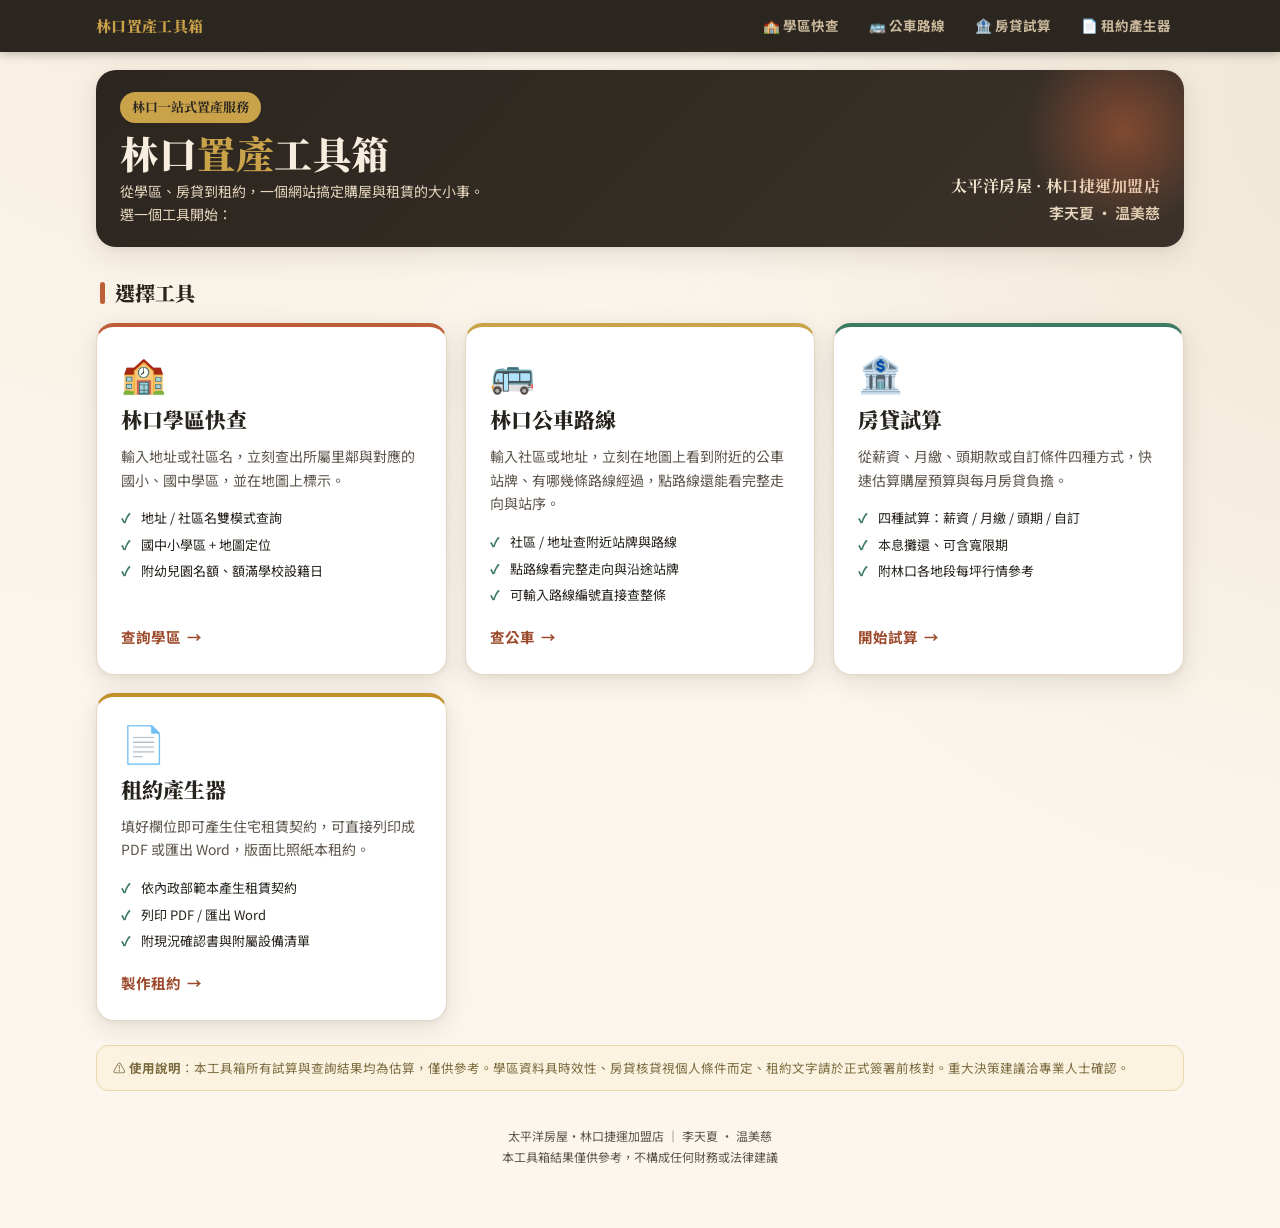
==== index.html @ 03422f3e "房貸頁與導覽列優化 - 全站導覽列各頁加上對應 emoji（🏫學區 🚌公車 🏦房貸 📄租約） - 房貸四個分頁標題加 emoji＋重點色強調關鍵字（薪資/月繳/自訂/頭期款），更好找 - 頭期款試算：" ====
<!DOCTYPE html>
<html lang="zh-Hant">
<head>
<meta charset="UTF-8">
<meta name="viewport" content="width=device-width, initial-scale=1.0">
<title>林口置產工具箱 — 一站式置產服務</title>
<link rel="preconnect" href="https://fonts.googleapis.com">
<link rel="preconnect" href="https://fonts.gstatic.com" crossorigin>
<link href="https://fonts.googleapis.com/css2?family=Noto+Sans+TC:wght@400;500;700;900&family=Noto+Serif+TC:wght@600;700;900&display=swap" rel="stylesheet">
<link rel="stylesheet" href="style.css">
<style>
  /* 工具集首頁 — 工具卡片牆（沿用全站設計系統，僅補排版） */
  .tools-intro{font-size:14px;color:var(--ink-soft);margin:0 4px 4px;max-width:54ch}

  .tools-grid{display:grid;grid-template-columns:repeat(auto-fit,minmax(270px,1fr));gap:18px;margin-top:6px}

  /* 整張卡可點：用 <a> 包整張，hover 上浮 */
  .tool-card{display:flex;flex-direction:column;padding:26px 24px;text-decoration:none;color:inherit;
    border-top:4px solid var(--clay);transition:transform .18s, box-shadow .18s}
  .tool-card:hover{transform:translateY(-4px);box-shadow:0 14px 36px rgba(60,44,28,.16)}

  /* 三個工具各自的頂條色，呼應全站色系 */
  .tool-card.t-school{border-top-color:var(--clay)}
  .tool-card.t-bus{border-top-color:var(--gold)}
  .tool-card.t-loan{border-top-color:var(--teal)}
  .tool-card.t-rent{border-top-color:var(--amber)}

  .tool-card .tc-icon{font-size:36px;line-height:1;margin-bottom:14px}
  .tool-card h3{font-family:var(--serif);font-weight:900;font-size:21px;color:var(--ink);margin-bottom:8px}
  .tool-card .tc-desc{font-size:14px;color:var(--ink-soft);line-height:1.7;margin-bottom:16px}

  .tool-card ul{list-style:none;margin:0 0 20px;display:flex;flex-direction:column;gap:7px}
  .tool-card li{font-size:13px;color:var(--ink);padding-left:20px;position:relative;line-height:1.5}
  .tool-card li::before{content:"✓";position:absolute;left:0;top:0;color:var(--teal);font-weight:900}

  .tool-card .tc-go{margin-top:auto;font-weight:700;font-size:14.5px;color:var(--clay-d);
    display:inline-flex;align-items:center;gap:6px}
  .tool-card .tc-go .arr{transition:transform .18s}
  .tool-card:hover .tc-go .arr{transform:translateX(4px)}
</style>
</head>
<body>

<!-- 全站導覽列 -->
<nav class="site-nav">
  <div class="nav-inner">
    <a href="./" class="nav-logo">林口置產工具箱</a>
    <div class="nav-links">
      <a href="school/">🏫 學區快查</a>
      <a href="bus/">🚌 公車路線</a>
      <a href="mortgage/">🏦 房貸試算</a>
      <a href="rent/">📄 租約產生器</a>
    </div>
  </div>
</nav>

<div class="wrap">

  <header class="hero">
    <div>
      <span class="badge">林口一站式置產服務</span>
      <h1>林口<span class="mk">置產</span>工具箱</h1>
      <p>從學區、房貸到租約，一個網站搞定購屋與租賃的大小事。選一個工具開始：</p>
    </div>
    <div class="yr">
      <span class="yr-biz">太平洋房屋 · 林口捷運加盟店</span><span class="yr-nm">李天夏 · 温美慈</span>
    </div>
  </header>

  <div class="sec-title"><span class="bar"></span>選擇工具</div>

  <div class="tools-grid">

    <!-- 學區快查 -->
    <a class="panel tool-card t-school" href="school/">
      <div class="tc-icon">🏫</div>
      <h3>林口學區快查</h3>
      <div class="tc-desc">輸入地址或社區名，立刻查出所屬里鄰與對應的國小、國中學區，並在地圖上標示。</div>
      <ul>
        <li>地址 / 社區名雙模式查詢</li>
        <li>國中小學區 + 地圖定位</li>
        <li>附幼兒園名額、額滿學校設籍日</li>
      </ul>
      <span class="tc-go">查詢學區 <span class="arr">→</span></span>
    </a>

    <!-- 公車路線 -->
    <a class="panel tool-card t-bus" href="bus/">
      <div class="tc-icon">🚌</div>
      <h3>林口公車路線</h3>
      <div class="tc-desc">輸入社區或地址，立刻在地圖上看到附近的公車站牌、有哪幾條路線經過，點路線還能看完整走向與站序。</div>
      <ul>
        <li>社區 / 地址查附近站牌與路線</li>
        <li>點路線看完整走向與沿途站牌</li>
        <li>可輸入路線編號直接查整條</li>
      </ul>
      <span class="tc-go">查公車 <span class="arr">→</span></span>
    </a>

    <!-- 房貸試算 -->
    <a class="panel tool-card t-loan" href="mortgage/">
      <div class="tc-icon">🏦</div>
      <h3>房貸試算</h3>
      <div class="tc-desc">從薪資、月繳、頭期款或自訂條件四種方式，快速估算購屋預算與每月房貸負擔。</div>
      <ul>
        <li>四種試算：薪資 / 月繳 / 頭期 / 自訂</li>
        <li>本息攤還、可含寬限期</li>
        <li>附林口各地段每坪行情參考</li>
      </ul>
      <span class="tc-go">開始試算 <span class="arr">→</span></span>
    </a>

    <!-- 租約產生器 -->
    <a class="panel tool-card t-rent" href="rent/">
      <div class="tc-icon">📄</div>
      <h3>租約產生器</h3>
      <div class="tc-desc">填好欄位即可產生住宅租賃契約，可直接列印成 PDF 或匯出 Word，版面比照紙本租約。</div>
      <ul>
        <li>依內政部範本產生租賃契約</li>
        <li>列印 PDF / 匯出 Word</li>
        <li>附現況確認書與附屬設備清單</li>
      </ul>
      <span class="tc-go">製作租約 <span class="arr">→</span></span>
    </a>

  </div>

  <div class="disc" style="margin-top:24px">
    ⚠️ <b>使用說明</b>：本工具箱所有試算與查詢結果均為估算，僅供參考。學區資料具時效性、房貸核貸視個人條件而定、租約文字請於正式簽署前核對。重大決策建議洽專業人士確認。
  </div>

  <footer>
    太平洋房屋・林口捷運加盟店 ｜ 李天夏 · 温美慈<br>
    本工具箱結果僅供參考，不構成任何財務或法律建議
  </footer>

</div><!-- /wrap -->

</body>
</html>
---- style.css ----
/* ================================================
   林口置產工具箱 — 共用樣式
   包含：設計系統 CSS 變數、全站導覽列、共用元件
   ================================================ */

/* 設計系統 — CSS 變數 */
:root {
  --bg:#FBF6EE; --bg2:#F4ECDF; --ink:#26221C; --ink-soft:#5C544A;
  --line:#E4D8C5; --card:#FFFFFF;
  --clay:#BD5E39; --clay-d:#9C4A2B; --teal:#3C7A62; --teal-d:#2E5F4C;
  --amber:#C2902B; --red:#B23F2A; --gold:#C9A24A;
  --shadow:0 8px 28px rgba(60,44,28,.10), 0 2px 6px rgba(60,44,28,.06);
  --serif:"Noto Serif TC",serif;
  --sans:"Noto Sans TC","PingFang TC","Microsoft JhengHei",sans-serif;
}
*,*::before,*::after{box-sizing:border-box;margin:0;padding:0}
html,body{background:var(--bg);color:var(--ink);font-family:var(--sans);line-height:1.6;-webkit-font-smoothing:antialiased}
body{background-image:radial-gradient(circle at 12% -5%,#F7EEDF 0,transparent 42%),radial-gradient(circle at 110% 8%,#F0E5D2 0,transparent 46%)}

/* 全站導覽列 */
.site-nav{background:#2C2620;position:sticky;top:0;z-index:200;box-shadow:0 2px 10px rgba(0,0,0,.25)}
.nav-inner{max-width:1120px;margin:0 auto;padding:0 16px;display:flex;align-items:center;justify-content:space-between;height:52px}
.nav-logo{font-family:var(--serif);font-weight:900;font-size:15px;color:var(--gold);text-decoration:none;letter-spacing:.3px;flex-shrink:0}
.nav-links{display:flex;gap:4px}
.nav-links a{color:#C9B89B;text-decoration:none;font-size:13.5px;font-weight:700;padding:6px 13px;border-radius:8px;transition:.15s;white-space:nowrap}
.nav-links a:hover{color:#F7EEDF;background:rgba(255,255,255,.08)}
.nav-links a.active{color:var(--gold);background:rgba(201,162,74,.15)}

/* 主容器 */
.wrap{max-width:1120px;margin:0 auto;padding:18px 16px 60px}

/* Hero 標頭 */
header.hero{display:flex;align-items:flex-end;justify-content:space-between;gap:16px;flex-wrap:wrap;
  padding:22px 24px;border-radius:20px;background:linear-gradient(135deg,#2C2620,#3a322a);
  color:#F7EEDF;box-shadow:var(--shadow);position:relative;overflow:hidden}
header.hero::after{content:"";position:absolute;right:-40px;top:-40px;width:200px;height:200px;border-radius:50%;
  background:radial-gradient(circle,rgba(189,94,57,.55),transparent 70%)}
.hero h1{font-family:var(--serif);font-weight:900;font-size:clamp(24px,5vw,38px);letter-spacing:.5px;line-height:1.15}
.hero h1 .mk{color:var(--gold)}
.hero p{color:#E7D7BE;font-size:14px;margin-top:6px;max-width:46ch}
.hero .badge{font-family:var(--serif);font-size:13px;font-weight:700;color:#2C2620;background:var(--gold);
  padding:5px 12px;border-radius:999px;display:inline-block;align-self:flex-start;margin-bottom:8px}
.hero .yr{text-align:right;line-height:1.6;color:#E7D7BE}
.hero .yr .yr-biz{display:block;font-family:var(--serif);font-size:16px;font-weight:700;color:#F3E6CE;letter-spacing:.3px}
.hero .yr .yr-nm{display:block;font-size:15px;font-weight:600;color:#E7D7BE;margin-top:3px}

/* 卡片 */
.panel{background:var(--card);border:1px solid var(--line);border-radius:18px;box-shadow:var(--shadow)}

/* 表單通用元件 */
.field{flex:1 1 240px;min-width:0}
label.lbl{display:block;font-size:12.5px;font-weight:700;color:var(--clay-d);margin-bottom:6px;letter-spacing:.3px}
input[type=text],select,input[type=number]{width:100%;padding:12px 14px;border:1.5px solid var(--line);border-radius:12px;
  font-family:var(--sans);font-size:15px;background:#FFFDF9;color:var(--ink);outline:none;transition:.18s}
input:focus,select:focus{border-color:var(--clay);box-shadow:0 0 0 3px rgba(189,94,57,.14)}

.btn{border:none;cursor:pointer;font-family:var(--sans);font-weight:700;font-size:15px;padding:12px 20px;
  border-radius:12px;background:var(--clay);color:#fff;transition:.18s;white-space:nowrap}
.btn:hover{background:var(--clay-d)}
.btn.ghost{background:#fff;color:var(--clay-d);border:1.5px solid var(--line)}
.btn.ghost:hover{border-color:var(--clay)}
.hint{font-size:12.5px;color:var(--ink-soft);margin-top:10px}

/* 區塊標題 */
.sec-title{font-family:var(--serif);font-weight:900;font-size:20px;margin:30px 4px 14px;display:flex;align-items:center;gap:10px}
.sec-title .bar{width:5px;height:22px;background:var(--clay);border-radius:3px}

/* Toast 訊息 */
.toast{position:fixed;left:50%;bottom:26px;transform:translateX(-50%) translateY(20px);background:var(--ink);
  color:#fff;padding:11px 20px;border-radius:999px;font-size:14px;opacity:0;pointer-events:none;transition:.3s;z-index:9999}
.toast.show{opacity:1;transform:translateX(-50%) translateY(0)}

/* 免責聲明區塊 */
.disc{background:#FBF3E0;border:1px solid #EBD8AE;border-radius:12px;padding:12px 16px;font-size:12.5px;color:#7a6a3e;margin-top:14px}

/* Footer */
footer{margin-top:34px;font-size:12px;color:var(--ink-soft);text-align:center;line-height:1.8}
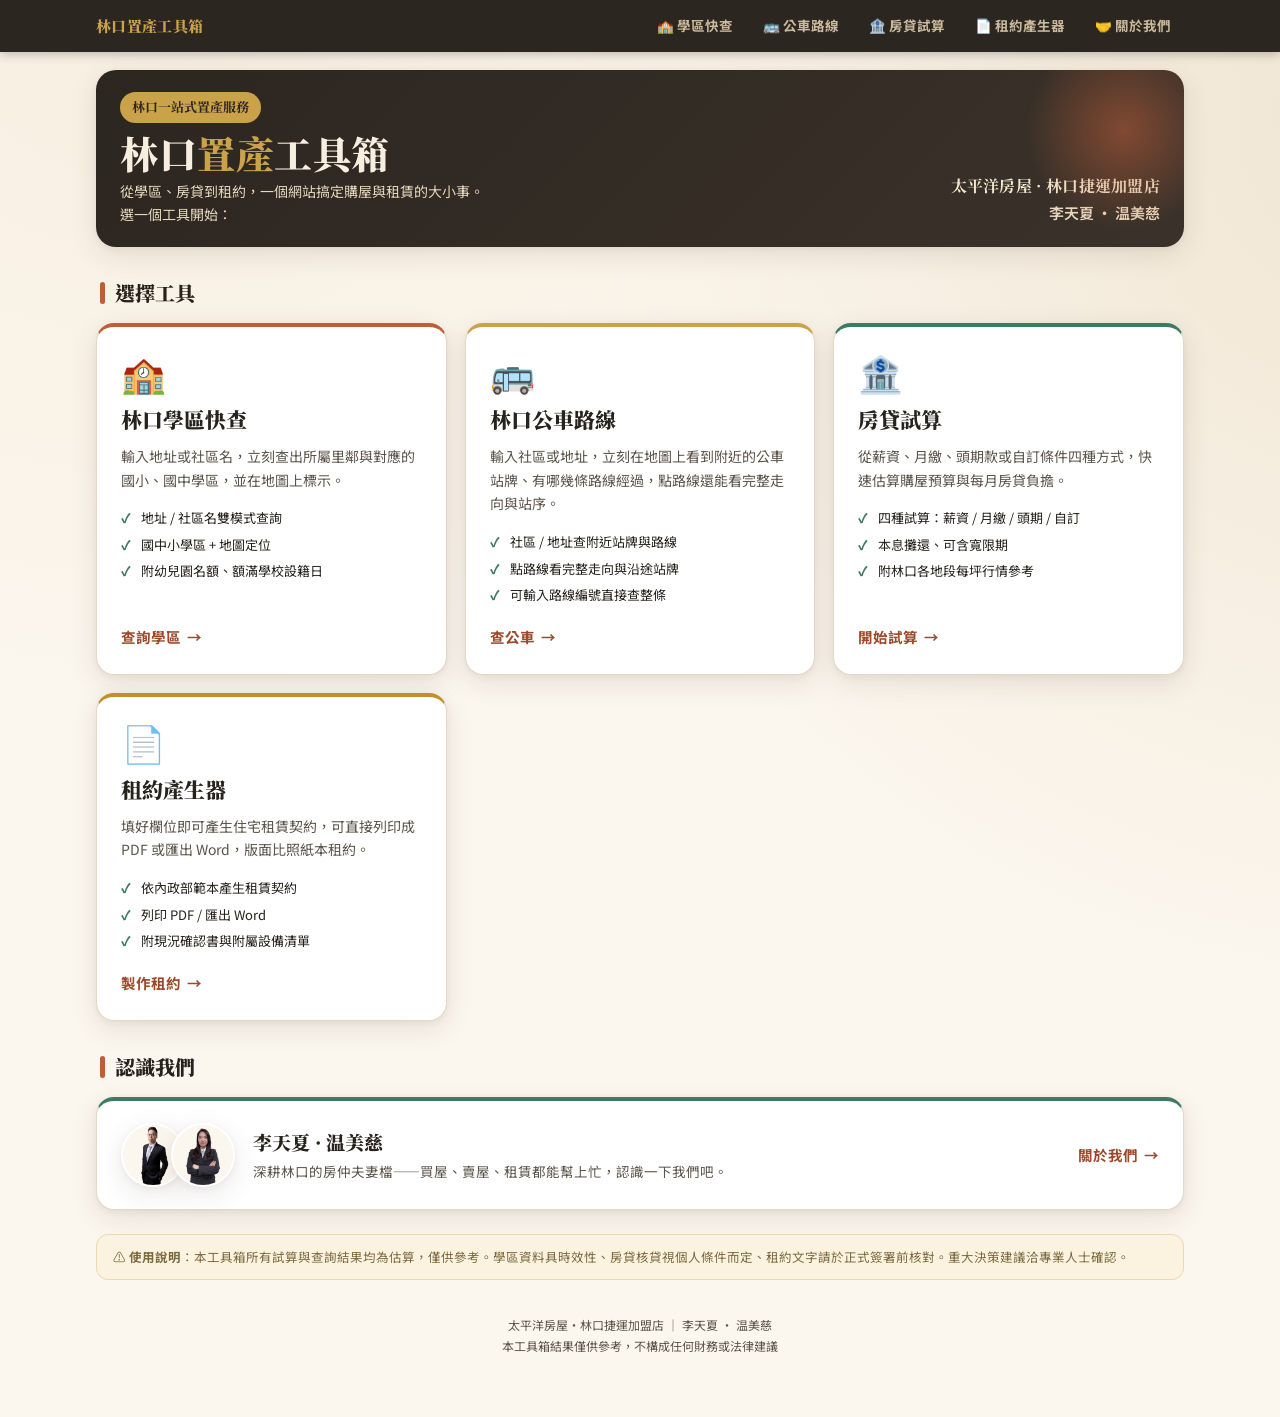
==== commit 54dd7558: "簡介頁:新增「關於我們」頁(夫妻介紹+買賣租三服務)，全站導覽列與首頁加入口 Co-Authored-By: Claude Fable 5 <noreply@anthropic.com>" ====
--- a/index.html
+++ b/index.html
@@ -4,10 +4,39 @@
 <meta charset="UTF-8">
 <meta name="viewport" content="width=device-width, initial-scale=1.0">
 <title>林口置產工具箱 — 一站式置產服務</title>
+<!-- 搜尋引擎描述 + LINE/FB 分享預覽卡（Open Graph） -->
+<meta name="description" content="學區快查、公車路線、房貸試算、租約產生器，一個網站搞定林口購屋與租賃的大小事。太平洋房屋・林口捷運加盟店。">
+<meta property="og:type" content="website">
+<meta property="og:site_name" content="林口置產工具箱">
+<meta property="og:locale" content="zh_TW">
+<meta property="og:title" content="林口置產工具箱 — 一站式置產服務">
+<meta property="og:description" content="學區快查、公車路線、房貸試算、租約產生器，一個網站搞定林口購屋與租賃的大小事。">
+<meta property="og:url" content="https://swcasa.com/">
 <link rel="preconnect" href="https://fonts.googleapis.com">
 <link rel="preconnect" href="https://fonts.gstatic.com" crossorigin>
 <link href="https://fonts.googleapis.com/css2?family=Noto+Sans+TC:wght@400;500;700;900&family=Noto+Serif+TC:wght@600;700;900&display=swap" rel="stylesheet">
 <link rel="stylesheet" href="style.css">
+<!-- 網站圖示：瀏覽器分頁小圖＋手機「加入主畫面」圖示；theme-color＝手機瀏覽器上方框色 -->
+<link rel="icon" type="image/svg+xml" href="img/favicon.svg">
+<link rel="apple-touch-icon" href="img/apple-touch-icon.png">
+<meta name="theme-color" content="#BD5E39">
+<!-- 流量統計（GoatCounter）：匿名計數、無 cookie；只在正式網站計數，本機 file:// 測試不會灌水 -->
+<script>
+if(location.protocol==='https:'){
+  var _gc=document.createElement('script');
+  _gc.async=true; _gc.src='https://gc.zgo.at/count.js';
+  _gc.setAttribute('data-goatcounter','https://linkou-toolbox.goatcounter.com/count');
+  document.head.appendChild(_gc);
+}
+</script>
+<script>
+/* 防同業以 iframe 內嵌冒用本工具（與學區頁一致） */
+(function(){
+  if(window.top===window.self)return;
+  try{ if(window.top.location.hostname!==location.hostname){ window.top.location.href=location.href; } }
+  catch(e){ window.top.location.href=location.href; }
+})();
+</script>
 <style>
   /* 工具集首頁 — 工具卡片牆（沿用全站設計系統，僅補排版） */
   .tools-intro{font-size:14px;color:var(--ink-soft);margin:0 4px 4px;max-width:54ch}
@@ -37,6 +66,22 @@
     display:inline-flex;align-items:center;gap:6px}
   .tool-card .tc-go .arr{transition:transform .18s}
   .tool-card:hover .tc-go .arr{transform:translateX(4px)}
+
+  /* 認識我們卡：兩張大頭照＋一句話，整張可點連到 about/ */
+  .about-card{display:flex;align-items:center;gap:18px;padding:22px 24px;text-decoration:none;color:inherit;
+    border-top:4px solid var(--teal);transition:transform .18s, box-shadow .18s}
+  .about-card:hover{transform:translateY(-3px);box-shadow:0 14px 36px rgba(60,44,28,.16)}
+  .about-card .faces{display:flex;flex-shrink:0}
+  .about-card .faces img{width:64px;height:64px;border-radius:50%;object-fit:cover;object-position:50% 12%;
+    border:2.5px solid #fff;box-shadow:var(--shadow);background:var(--bg)}
+  .about-card .faces img+img{margin-left:-14px}
+  .about-card .ac-txt{flex:1 1 auto;min-width:0}
+  .about-card .ac-txt h3{font-family:var(--serif);font-weight:900;font-size:19px;color:var(--ink);margin-bottom:3px}
+  .about-card .ac-txt p{font-size:13.5px;color:var(--ink-soft);line-height:1.6}
+  .about-card .ac-go{flex-shrink:0;font-weight:700;font-size:14.5px;color:var(--clay-d);display:inline-flex;align-items:center;gap:6px}
+  .about-card .ac-go .arr{transition:transform .18s}
+  .about-card:hover .ac-go .arr{transform:translateX(4px)}
+  @media(max-width:560px){.about-card{flex-wrap:wrap}.about-card .ac-go{margin-left:auto}}
 </style>
 </head>
 <body>
@@ -50,6 +95,7 @@
       <a href="bus/">🚌 公車路線</a>
       <a href="mortgage/">🏦 房貸試算</a>
       <a href="rent/">📄 租約產生器</a>
+      <a href="about/">🤝 關於我們</a>
     </div>
   </div>
 </nav>
@@ -125,6 +171,21 @@
 
   </div>
 
+  <div class="sec-title"><span class="bar"></span>認識我們</div>
+
+  <!-- 認識我們：連到 about/ 簡介頁 -->
+  <a class="panel about-card" href="about/">
+    <span class="faces">
+      <img src="img/agent-lee.png" alt="李天夏" loading="lazy" onerror="this.style.display='none'">
+      <img src="img/agent-wen.png" alt="温美慈" loading="lazy" onerror="this.style.display='none'">
+    </span>
+    <span class="ac-txt">
+      <h3>李天夏 · 温美慈</h3>
+      <p>深耕林口的房仲夫妻檔——買屋、賣屋、租賃都能幫上忙，認識一下我們吧。</p>
+    </span>
+    <span class="ac-go">關於我們 <span class="arr">→</span></span>
+  </a>
+
   <div class="disc" style="margin-top:24px">
     ⚠️ <b>使用說明</b>：本工具箱所有試算與查詢結果均為估算，僅供參考。學區資料具時效性、房貸核貸視個人條件而定、租約文字請於正式簽署前核對。重大決策建議洽專業人士確認。
   </div>
@@ -136,5 +197,6 @@
 
 </div><!-- /wrap -->
 
+<script src="internal-nav.js"></script>
 </body>
 </html>
--- a/style.css
+++ b/style.css
@@ -21,7 +21,8 @@
 .site-nav{background:#2C2620;position:sticky;top:0;z-index:200;box-shadow:0 2px 10px rgba(0,0,0,.25)}
 .nav-inner{max-width:1120px;margin:0 auto;padding:0 16px;display:flex;align-items:center;justify-content:space-between;height:52px}
 .nav-logo{font-family:var(--serif);font-weight:900;font-size:15px;color:var(--gold);text-decoration:none;letter-spacing:.3px;flex-shrink:0}
-.nav-links{display:flex;gap:4px}
+.nav-links{display:flex;gap:4px;overflow-x:auto;min-width:0;-webkit-overflow-scrolling:touch;scrollbar-width:none}
+.nav-links::-webkit-scrollbar{display:none}/* 手機:導覽列過寬時自己橫向滑動,不撐寬整頁 */
 .nav-links a{color:#C9B89B;text-decoration:none;font-size:13.5px;font-weight:700;padding:6px 13px;border-radius:8px;transition:.15s;white-space:nowrap}
 .nav-links a:hover{color:#F7EEDF;background:rgba(255,255,255,.08)}
 .nav-links a.active{color:var(--gold);background:rgba(201,162,74,.15)}
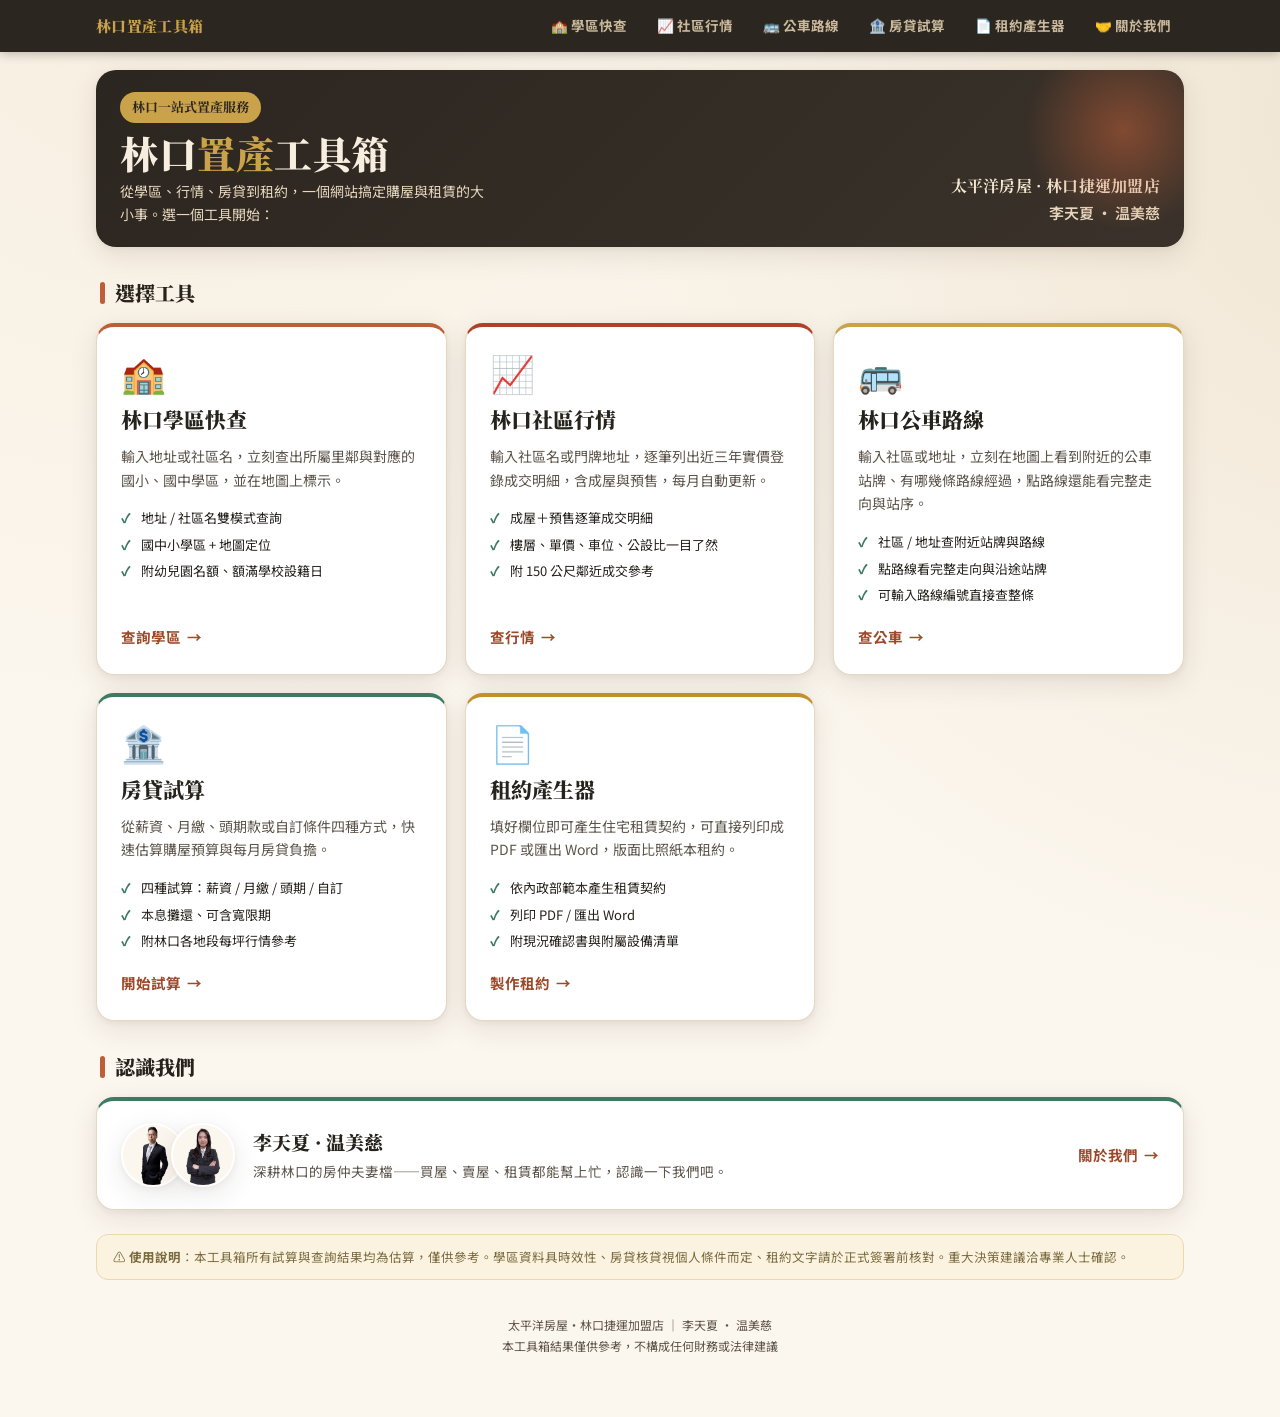
==== commit 3d3293e9: "行情頁:新增「社區行情」查詢(price/)+全站導覽接入 - price/index.html:近三年實價登錄逐筆明細(成屋+預售),社區/地址/建案名三種查法,   樣本不足自動放寬(1→2→3年" ====
--- a/index.html
+++ b/index.html
@@ -5,12 +5,12 @@
 <meta name="viewport" content="width=device-width, initial-scale=1.0">
 <title>林口置產工具箱 — 一站式置產服務</title>
 <!-- 搜尋引擎描述 + LINE/FB 分享預覽卡（Open Graph） -->
-<meta name="description" content="學區快查、公車路線、房貸試算、租約產生器，一個網站搞定林口購屋與租賃的大小事。太平洋房屋・林口捷運加盟店。">
+<meta name="description" content="學區快查、社區行情、公車路線、房貸試算、租約產生器，一個網站搞定林口購屋與租賃的大小事。太平洋房屋・林口捷運加盟店。">
 <meta property="og:type" content="website">
 <meta property="og:site_name" content="林口置產工具箱">
 <meta property="og:locale" content="zh_TW">
 <meta property="og:title" content="林口置產工具箱 — 一站式置產服務">
-<meta property="og:description" content="學區快查、公車路線、房貸試算、租約產生器，一個網站搞定林口購屋與租賃的大小事。">
+<meta property="og:description" content="學區快查、社區行情、公車路線、房貸試算、租約產生器，一個網站搞定林口購屋與租賃的大小事。">
 <meta property="og:url" content="https://swcasa.com/">
 <link rel="preconnect" href="https://fonts.googleapis.com">
 <link rel="preconnect" href="https://fonts.gstatic.com" crossorigin>
@@ -50,6 +50,7 @@
 
   /* 三個工具各自的頂條色，呼應全站色系 */
   .tool-card.t-school{border-top-color:var(--clay)}
+  .tool-card.t-price{border-top-color:var(--red)}
   .tool-card.t-bus{border-top-color:var(--gold)}
   .tool-card.t-loan{border-top-color:var(--teal)}
   .tool-card.t-rent{border-top-color:var(--amber)}
@@ -92,6 +93,7 @@
     <a href="./" class="nav-logo">林口置產工具箱</a>
     <div class="nav-links">
       <a href="school/">🏫 學區快查</a>
+      <a href="price/">📈 社區行情</a>
       <a href="bus/">🚌 公車路線</a>
       <a href="mortgage/">🏦 房貸試算</a>
       <a href="rent/">📄 租約產生器</a>
@@ -106,7 +108,7 @@
     <div>
       <span class="badge">林口一站式置產服務</span>
       <h1>林口<span class="mk">置產</span>工具箱</h1>
-      <p>從學區、房貸到租約，一個網站搞定購屋與租賃的大小事。選一個工具開始：</p>
+      <p>從學區、行情、房貸到租約，一個網站搞定購屋與租賃的大小事。選一個工具開始：</p>
     </div>
     <div class="yr">
       <span class="yr-biz">太平洋房屋 · 林口捷運加盟店</span><span class="yr-nm">李天夏 · 温美慈</span>
@@ -128,6 +130,19 @@
         <li>附幼兒園名額、額滿學校設籍日</li>
       </ul>
       <span class="tc-go">查詢學區 <span class="arr">→</span></span>
+    </a>
+
+    <!-- 社區行情 -->
+    <a class="panel tool-card t-price" href="price/">
+      <div class="tc-icon">📈</div>
+      <h3>林口社區行情</h3>
+      <div class="tc-desc">輸入社區名或門牌地址，逐筆列出近三年實價登錄成交明細，含成屋與預售，每月自動更新。</div>
+      <ul>
+        <li>成屋＋預售逐筆成交明細</li>
+        <li>樓層、單價、車位、公設比一目了然</li>
+        <li>附 150 公尺鄰近成交參考</li>
+      </ul>
+      <span class="tc-go">查行情 <span class="arr">→</span></span>
     </a>
 
     <!-- 公車路線 -->
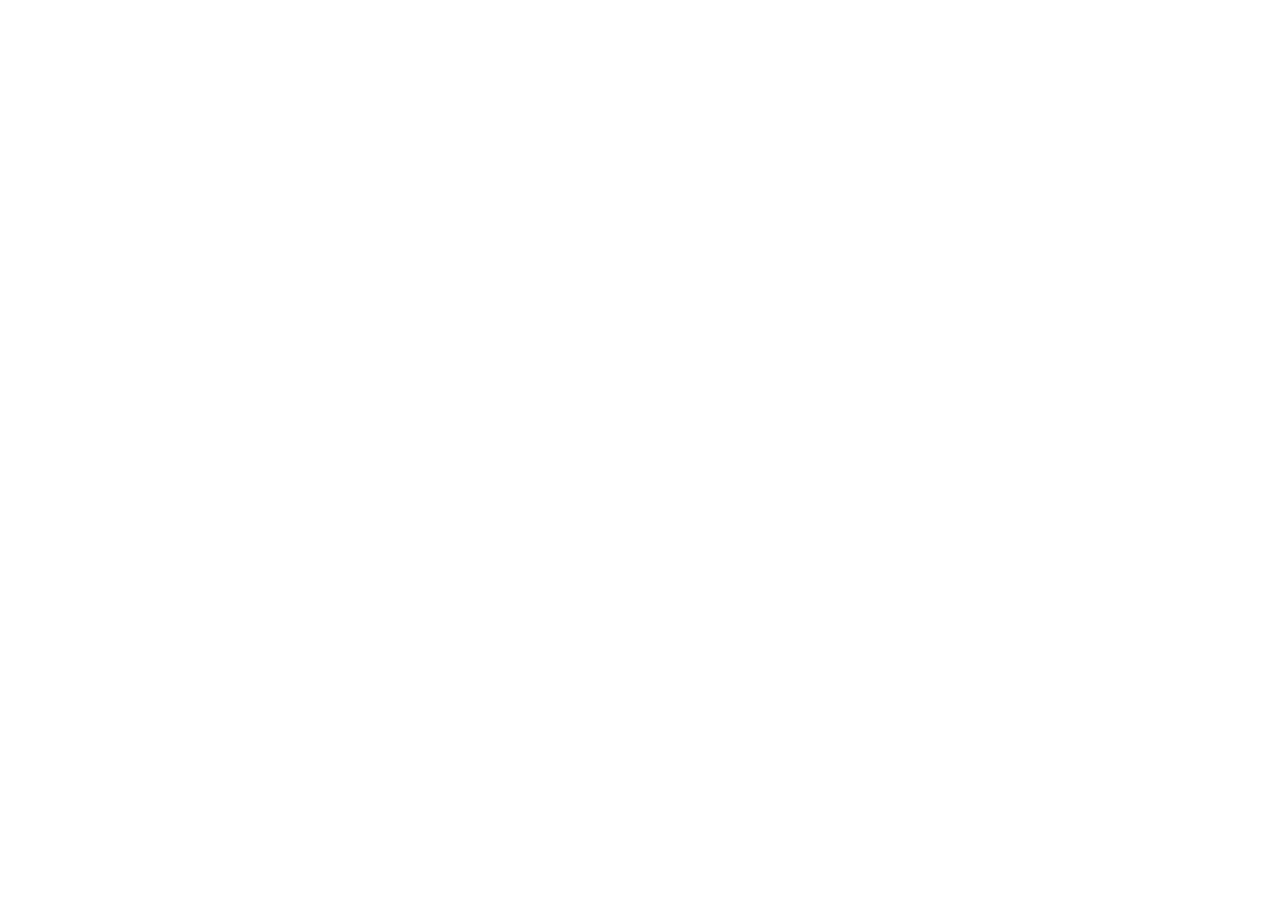
==== commit a5403b4d: "學區獨立站:改為跳轉頁,導向整合站 swcasa.com/school/ 收斂計畫執行:獨立站不再更新內容,首頁改為2秒自動跳轉+手動連結, 保留repo與Pages不關閉(舊網址已發給客戶,避免死連" ====
--- a/index.html
+++ b/index.html
@@ -3,215 +3,36 @@
 <head>
 <meta charset="UTF-8">
 <meta name="viewport" content="width=device-width, initial-scale=1.0">
-<title>林口置產工具箱 — 一站式置產服務</title>
-<!-- 搜尋引擎描述 + LINE/FB 分享預覽卡（Open Graph） -->
-<meta name="description" content="學區快查、社區行情、公車路線、房貸試算、租約產生器，一個網站搞定林口購屋與租賃的大小事。太平洋房屋・林口捷運加盟店。">
-<meta property="og:type" content="website">
-<meta property="og:site_name" content="林口置產工具箱">
-<meta property="og:locale" content="zh_TW">
-<meta property="og:title" content="林口置產工具箱 — 一站式置產服務">
-<meta property="og:description" content="學區快查、社區行情、公車路線、房貸試算、租約產生器，一個網站搞定林口購屋與租賃的大小事。">
-<meta property="og:url" content="https://swcasa.com/">
+<meta http-equiv="refresh" content="2; url=https://swcasa.com/school/">
+<link rel="canonical" href="https://swcasa.com/school/">
+<title>林口學區快查 | 已搬家</title>
 <link rel="preconnect" href="https://fonts.googleapis.com">
 <link rel="preconnect" href="https://fonts.gstatic.com" crossorigin>
 <link href="https://fonts.googleapis.com/css2?family=Noto+Sans+TC:wght@400;500;700;900&family=Noto+Serif+TC:wght@600;700;900&display=swap" rel="stylesheet">
-<link rel="stylesheet" href="style.css">
-<!-- 網站圖示：瀏覽器分頁小圖＋手機「加入主畫面」圖示；theme-color＝手機瀏覽器上方框色 -->
-<link rel="icon" type="image/svg+xml" href="img/favicon.svg">
-<link rel="apple-touch-icon" href="img/apple-touch-icon.png">
-<meta name="theme-color" content="#BD5E39">
-<!-- 流量統計（GoatCounter）：匿名計數、無 cookie；只在正式網站計數，本機 file:// 測試不會灌水 -->
-<script>
-if(location.protocol==='https:'){
-  var _gc=document.createElement('script');
-  _gc.async=true; _gc.src='https://gc.zgo.at/count.js';
-  _gc.setAttribute('data-goatcounter','https://linkou-toolbox.goatcounter.com/count');
-  document.head.appendChild(_gc);
-}
-</script>
-<script>
-/* 防同業以 iframe 內嵌冒用本工具（與學區頁一致） */
-(function(){
-  if(window.top===window.self)return;
-  try{ if(window.top.location.hostname!==location.hostname){ window.top.location.href=location.href; } }
-  catch(e){ window.top.location.href=location.href; }
-})();
-</script>
 <style>
-  /* 工具集首頁 — 工具卡片牆（沿用全站設計系統，僅補排版） */
-  .tools-intro{font-size:14px;color:var(--ink-soft);margin:0 4px 4px;max-width:54ch}
-
-  .tools-grid{display:grid;grid-template-columns:repeat(auto-fit,minmax(270px,1fr));gap:18px;margin-top:6px}
-
-  /* 整張卡可點：用 <a> 包整張，hover 上浮 */
-  .tool-card{display:flex;flex-direction:column;padding:26px 24px;text-decoration:none;color:inherit;
-    border-top:4px solid var(--clay);transition:transform .18s, box-shadow .18s}
-  .tool-card:hover{transform:translateY(-4px);box-shadow:0 14px 36px rgba(60,44,28,.16)}
-
-  /* 三個工具各自的頂條色，呼應全站色系 */
-  .tool-card.t-school{border-top-color:var(--clay)}
-  .tool-card.t-price{border-top-color:var(--red)}
-  .tool-card.t-bus{border-top-color:var(--gold)}
-  .tool-card.t-loan{border-top-color:var(--teal)}
-  .tool-card.t-rent{border-top-color:var(--amber)}
-
-  .tool-card .tc-icon{font-size:36px;line-height:1;margin-bottom:14px}
-  .tool-card h3{font-family:var(--serif);font-weight:900;font-size:21px;color:var(--ink);margin-bottom:8px}
-  .tool-card .tc-desc{font-size:14px;color:var(--ink-soft);line-height:1.7;margin-bottom:16px}
-
-  .tool-card ul{list-style:none;margin:0 0 20px;display:flex;flex-direction:column;gap:7px}
-  .tool-card li{font-size:13px;color:var(--ink);padding-left:20px;position:relative;line-height:1.5}
-  .tool-card li::before{content:"✓";position:absolute;left:0;top:0;color:var(--teal);font-weight:900}
-
-  .tool-card .tc-go{margin-top:auto;font-weight:700;font-size:14.5px;color:var(--clay-d);
-    display:inline-flex;align-items:center;gap:6px}
-  .tool-card .tc-go .arr{transition:transform .18s}
-  .tool-card:hover .tc-go .arr{transform:translateX(4px)}
-
-  /* 認識我們卡：兩張大頭照＋一句話，整張可點連到 about/ */
-  .about-card{display:flex;align-items:center;gap:18px;padding:22px 24px;text-decoration:none;color:inherit;
-    border-top:4px solid var(--teal);transition:transform .18s, box-shadow .18s}
-  .about-card:hover{transform:translateY(-3px);box-shadow:0 14px 36px rgba(60,44,28,.16)}
-  .about-card .faces{display:flex;flex-shrink:0}
-  .about-card .faces img{width:64px;height:64px;border-radius:50%;object-fit:cover;object-position:50% 12%;
-    border:2.5px solid #fff;box-shadow:var(--shadow);background:var(--bg)}
-  .about-card .faces img+img{margin-left:-14px}
-  .about-card .ac-txt{flex:1 1 auto;min-width:0}
-  .about-card .ac-txt h3{font-family:var(--serif);font-weight:900;font-size:19px;color:var(--ink);margin-bottom:3px}
-  .about-card .ac-txt p{font-size:13.5px;color:var(--ink-soft);line-height:1.6}
-  .about-card .ac-go{flex-shrink:0;font-weight:700;font-size:14.5px;color:var(--clay-d);display:inline-flex;align-items:center;gap:6px}
-  .about-card .ac-go .arr{transition:transform .18s}
-  .about-card:hover .ac-go .arr{transform:translateX(4px)}
-  @media(max-width:560px){.about-card{flex-wrap:wrap}.about-card .ac-go{margin-left:auto}}
+  :root{
+    --bg:#FBF6EE; --ink:#26221C; --ink-soft:#5C544A;
+    --clay:#BD5E39; --clay-d:#9C4A2B;
+    --shadow:0 8px 28px rgba(60,44,28,.10), 0 2px 6px rgba(60,44,28,.06);
+    --serif:"Noto Serif TC",serif; --sans:"Noto Sans TC","PingFang TC","Microsoft JhengHei",sans-serif;
+  }
+  *{box-sizing:border-box;margin:0;padding:0}
+  html,body{height:100%}
+  body{background:var(--bg);color:var(--ink);font-family:var(--sans);
+    display:flex;align-items:center;justify-content:center;padding:24px;text-align:center}
+  .card{background:#fff;border-radius:20px;box-shadow:var(--shadow);padding:40px 32px;max-width:420px}
+  h1{font-family:var(--serif);font-size:1.3rem;color:var(--clay-d);margin-bottom:12px}
+  p{color:var(--ink-soft);line-height:1.7;margin-bottom:20px}
+  a.btn{display:inline-block;background:var(--clay);color:#fff;text-decoration:none;
+    padding:12px 28px;border-radius:999px;font-weight:700}
+  a.btn:hover{background:var(--clay-d)}
 </style>
 </head>
 <body>
-
-<!-- 全站導覽列 -->
-<nav class="site-nav">
-  <div class="nav-inner">
-    <a href="./" class="nav-logo">林口置產工具箱</a>
-    <div class="nav-links">
-      <a href="school/">🏫 學區快查</a>
-      <a href="price/">📈 社區行情</a>
-      <a href="bus/">🚌 公車路線</a>
-      <a href="mortgage/">🏦 房貸試算</a>
-      <a href="rent/">📄 租約產生器</a>
-      <a href="about/">🤝 關於我們</a>
-    </div>
+  <div class="card">
+    <h1>林口學區快查 已搬家</h1>
+    <p>這個工具已經整合進「林口置產工具箱」，網址更新了。<br>2 秒後自動跳轉，或點下方按鈕前往。</p>
+    <a class="btn" href="https://swcasa.com/school/">前往新版 林口學區快查</a>
   </div>
-</nav>
-
-<div class="wrap">
-
-  <header class="hero">
-    <div>
-      <span class="badge">林口一站式置產服務</span>
-      <h1>林口<span class="mk">置產</span>工具箱</h1>
-      <p>從學區、行情、房貸到租約，一個網站搞定購屋與租賃的大小事。選一個工具開始：</p>
-    </div>
-    <div class="yr">
-      <span class="yr-biz">太平洋房屋 · 林口捷運加盟店</span><span class="yr-nm">李天夏 · 温美慈</span>
-    </div>
-  </header>
-
-  <div class="sec-title"><span class="bar"></span>選擇工具</div>
-
-  <div class="tools-grid">
-
-    <!-- 學區快查 -->
-    <a class="panel tool-card t-school" href="school/">
-      <div class="tc-icon">🏫</div>
-      <h3>林口學區快查</h3>
-      <div class="tc-desc">輸入地址或社區名，立刻查出所屬里鄰與對應的國小、國中學區，並在地圖上標示。</div>
-      <ul>
-        <li>地址 / 社區名雙模式查詢</li>
-        <li>國中小學區 + 地圖定位</li>
-        <li>附幼兒園名額、額滿學校設籍日</li>
-      </ul>
-      <span class="tc-go">查詢學區 <span class="arr">→</span></span>
-    </a>
-
-    <!-- 社區行情 -->
-    <a class="panel tool-card t-price" href="price/">
-      <div class="tc-icon">📈</div>
-      <h3>林口社區行情</h3>
-      <div class="tc-desc">輸入社區名或門牌地址，逐筆列出近三年實價登錄成交明細，含成屋與預售，每月自動更新。</div>
-      <ul>
-        <li>成屋＋預售逐筆成交明細</li>
-        <li>樓層、單價、車位、公設比一目了然</li>
-        <li>附 150 公尺鄰近成交參考</li>
-      </ul>
-      <span class="tc-go">查行情 <span class="arr">→</span></span>
-    </a>
-
-    <!-- 公車路線 -->
-    <a class="panel tool-card t-bus" href="bus/">
-      <div class="tc-icon">🚌</div>
-      <h3>林口公車路線</h3>
-      <div class="tc-desc">輸入社區或地址，立刻在地圖上看到附近的公車站牌、有哪幾條路線經過，點路線還能看完整走向與站序。</div>
-      <ul>
-        <li>社區 / 地址查附近站牌與路線</li>
-        <li>點路線看完整走向與沿途站牌</li>
-        <li>可輸入路線編號直接查整條</li>
-      </ul>
-      <span class="tc-go">查公車 <span class="arr">→</span></span>
-    </a>
-
-    <!-- 房貸試算 -->
-    <a class="panel tool-card t-loan" href="mortgage/">
-      <div class="tc-icon">🏦</div>
-      <h3>房貸試算</h3>
-      <div class="tc-desc">從薪資、月繳、頭期款或自訂條件四種方式，快速估算購屋預算與每月房貸負擔。</div>
-      <ul>
-        <li>四種試算：薪資 / 月繳 / 頭期 / 自訂</li>
-        <li>本息攤還、可含寬限期</li>
-        <li>附林口各地段每坪行情參考</li>
-      </ul>
-      <span class="tc-go">開始試算 <span class="arr">→</span></span>
-    </a>
-
-    <!-- 租約產生器 -->
-    <a class="panel tool-card t-rent" href="rent/">
-      <div class="tc-icon">📄</div>
-      <h3>租約產生器</h3>
-      <div class="tc-desc">填好欄位即可產生住宅租賃契約，可直接列印成 PDF 或匯出 Word，版面比照紙本租約。</div>
-      <ul>
-        <li>依內政部範本產生租賃契約</li>
-        <li>列印 PDF / 匯出 Word</li>
-        <li>附現況確認書與附屬設備清單</li>
-      </ul>
-      <span class="tc-go">製作租約 <span class="arr">→</span></span>
-    </a>
-
-  </div>
-
-  <div class="sec-title"><span class="bar"></span>認識我們</div>
-
-  <!-- 認識我們：連到 about/ 簡介頁 -->
-  <a class="panel about-card" href="about/">
-    <span class="faces">
-      <img src="img/agent-lee.png" alt="李天夏" loading="lazy" onerror="this.style.display='none'">
-      <img src="img/agent-wen.png" alt="温美慈" loading="lazy" onerror="this.style.display='none'">
-    </span>
-    <span class="ac-txt">
-      <h3>李天夏 · 温美慈</h3>
-      <p>深耕林口的房仲夫妻檔——買屋、賣屋、租賃都能幫上忙，認識一下我們吧。</p>
-    </span>
-    <span class="ac-go">關於我們 <span class="arr">→</span></span>
-  </a>
-
-  <div class="disc" style="margin-top:24px">
-    ⚠️ <b>使用說明</b>：本工具箱所有試算與查詢結果均為估算，僅供參考。學區資料具時效性、房貸核貸視個人條件而定、租約文字請於正式簽署前核對。重大決策建議洽專業人士確認。
-  </div>
-
-  <footer>
-    太平洋房屋・林口捷運加盟店 ｜ 李天夏 · 温美慈<br>
-    本工具箱結果僅供參考，不構成任何財務或法律建議
-  </footer>
-
-</div><!-- /wrap -->
-
-<script src="internal-nav.js"></script>
 </body>
 </html>
